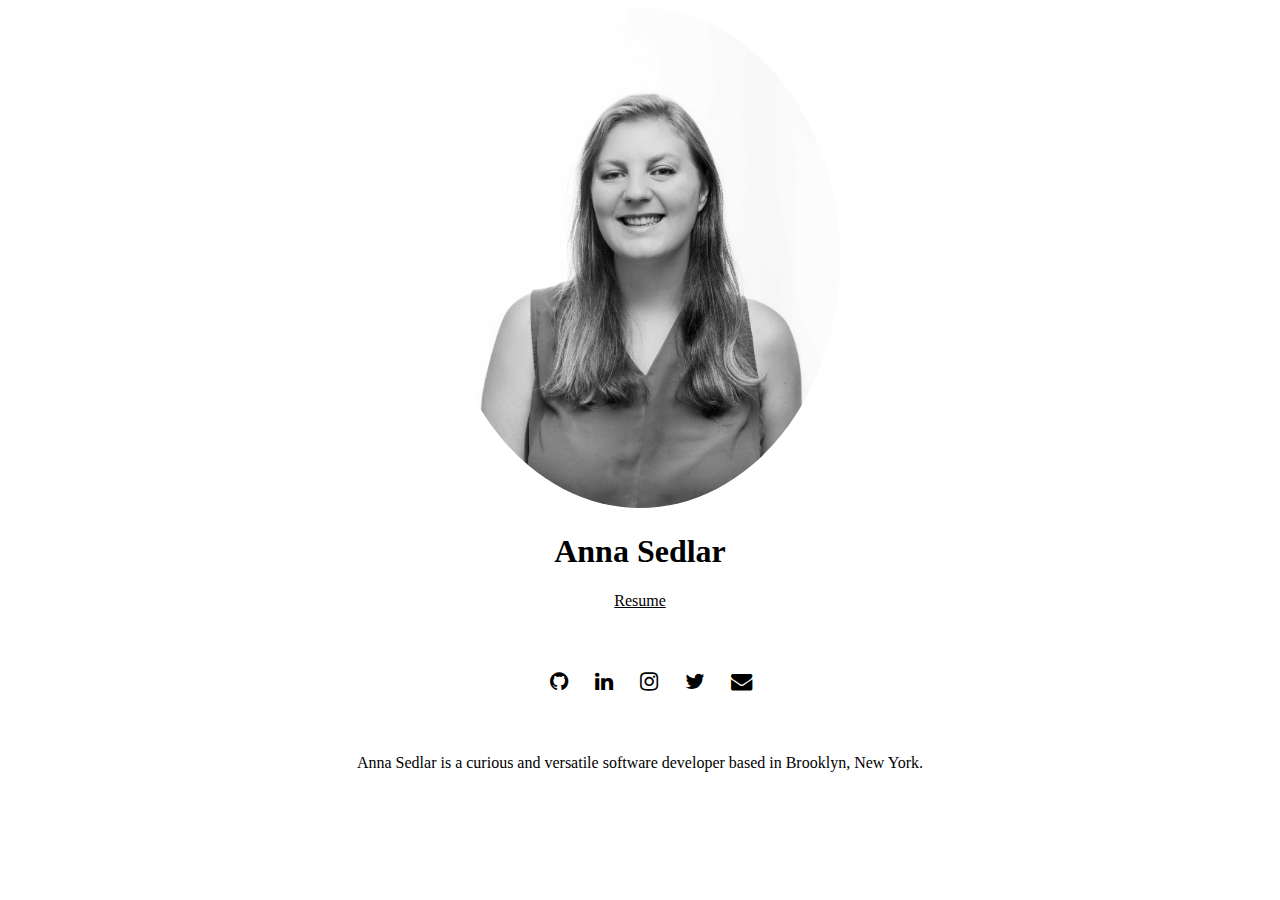
==== index.html @ c7ca8cbe "resume link" ====
<!DOCTYPE html>
<html>
  <head>
    <title>Anna Sedlar</title>
    <meta content='Anna Sedlar is a curious and versatile software developer based in Brooklyn, New York.' name='description'>
    <meta content='text/html; charset=UTF-8' http-equiv='Content-Type'>
    <meta charset='utf-8'>
    <meta content='IE=edge' http-equiv='X-UA-Compatible'>
    <meta content='width=device-width, initial-scale=1.0' name='viewport'>
    <!-- <link rel="stylesheet" href="https://use.fontawesome.com/5f9104eb75.css">
    <link href="http://maxcdn.bootstrapcdn.com/font-awesome/4.1.0/css/font-awesome.min.css" rel="stylesheet"> -->
    <link href="https://maxcdn.bootstrapcdn.com/font-awesome/4.1.0/css/font-awesome.min.css" rel="stylesheet">

    <link rel="stylesheet" type="text/css" href="style.css">
    <link rel="shortcut icon" type="image/png" href="banana.png"/>
  </head>
  <body>
    <div class='container home'>
      <div class='photo'>
      <a href='./index.html'>
      <img class="img-responsive img-circle me-pic" alt="Anna Sedlar" src="Headshot_small.jpg" />
      </a>
      </div>
      <h1 class='name'>Anna Sedlar</h1>
      <a href="./resume.pdf" target="_blank">Resume</a>

      <div class='social-icons'>
        <a href="https://github.com/annasedlar" target="_blank"><i class="fa fa-github fa-lg"></i></a>
        <a href="https://linkedin.com/in/annasedlar" target="_blank"><i class="fa fa-linkedin fa-lg"></i></a>
        <a href="https://instagram.com/annasedlar" target="_blank"><i class="fa fa-instagram fa-lg"></i></a>
        <a href="https://twitter.com/annasedlar" target="_blank"><i class="fa fa-twitter fa-lg"></i></a>
        <a href="mailto:annasedlar@gmail.com" target="_blank"><i class="fa fa-envelope fa-lg"></i></a>
      </div>
      <div class='description'>
        <p>
            Anna Sedlar is a curious and versatile software developer based in Brooklyn, New York.
        </p>
      </div>
    </div>
  </body>
</html>
---- style.css ----
nav li {
  display: inline;
}

.header {
  display: flex;
  flex-direction: row;
  justify-content: space-between;
}

.header .title {
  margin-right: 10%;
}

.heading, .travel-wrapper {
  display: flex;
  flex-direction: row;
  justify-content: space-around;
}

.heading-image {
  max-height: 900px;
  max-width: 500px;
  border: 1px solid black;
  margin-left: 15%;
  margin-top: 10%;
}

.heading-image img {
  max-width:100%;
  max-height:100%;
}

.heading-text {
  color: white;
  font-size: 40px;
  text-emphasis: bold;
  background-color: gray;
  height: 200px;
  width: 500px;
  padding: 25px;
  margin-left: -200px;
}

.interests-container {
  display: flex;
  flex-direction: row;
}

.travel-wrapper {
  text-align: center;

}

.travel img {
  max-width: 50%;
  border: 1px solid black;
}

.travel hr {
  width: 60%;
}

.travel h4 {
  font-size: 20px;
}

.tech-wrapper {
  text-align: center;
}


.me-pic {
  max-height: 500px;
  border-radius: 50%;
}

.container {
  text-align: center;
}

a, a:visited{
  color: black;
}

.social-icons {
  margin: 5%;
}

.social-icons a {
  margin-left: 2%;
}

.social-icons div {
  display: inline;
}
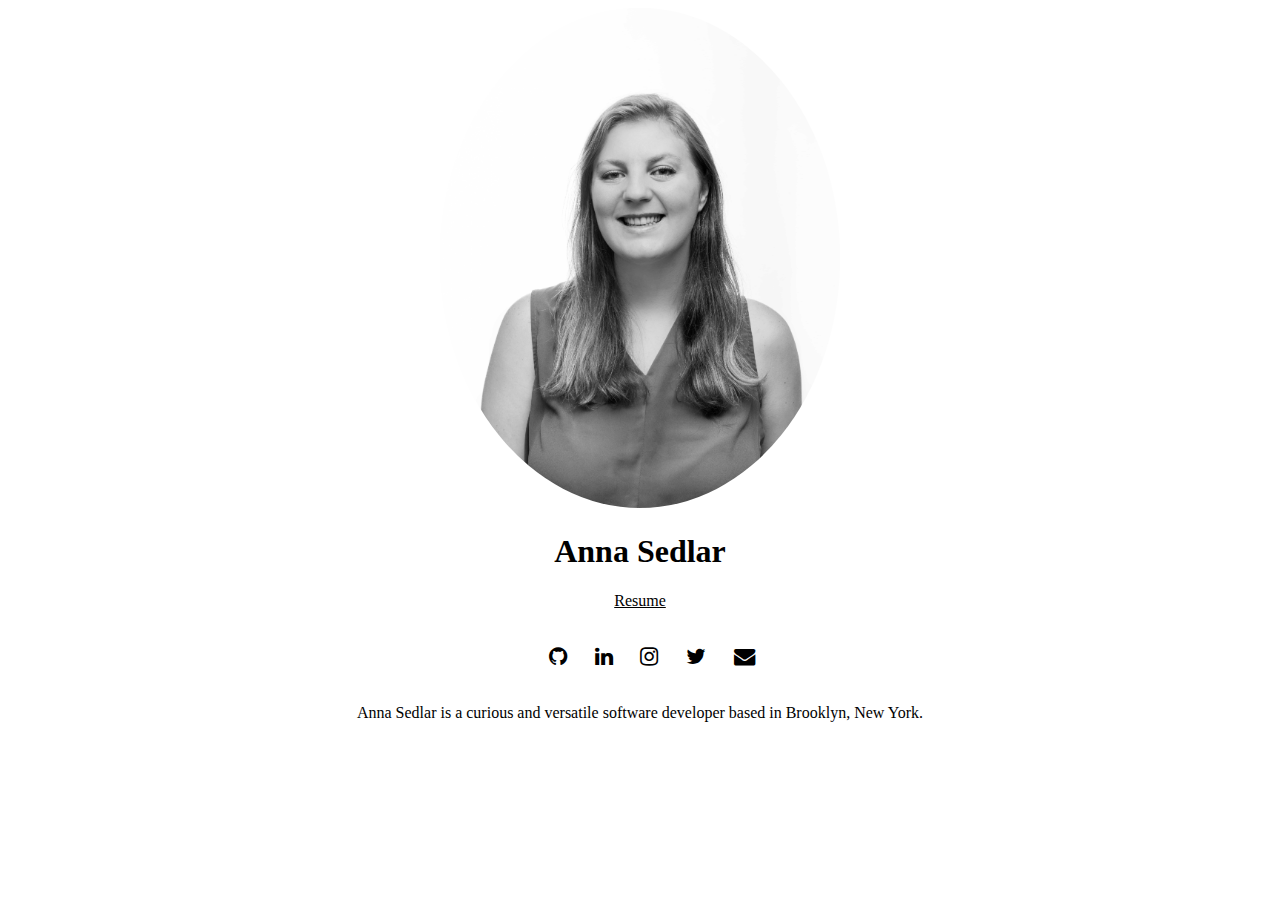
==== commit a61f9927: "index link" ====
--- a/index.html
+++ b/index.html
@@ -17,7 +17,7 @@
   <body>
     <div class='container home'>
       <div class='photo'>
-      <a href='./index.html'>
+      <a href='/'>
       <img class="img-responsive img-circle me-pic" alt="Anna Sedlar" src="Headshot_small.jpg" />
       </a>
       </div>
--- a/style.css
+++ b/style.css
@@ -84,7 +84,7 @@
 }
 
 .social-icons {
-  margin: 5%;
+  margin: 3%;
 }
 
 .social-icons a {
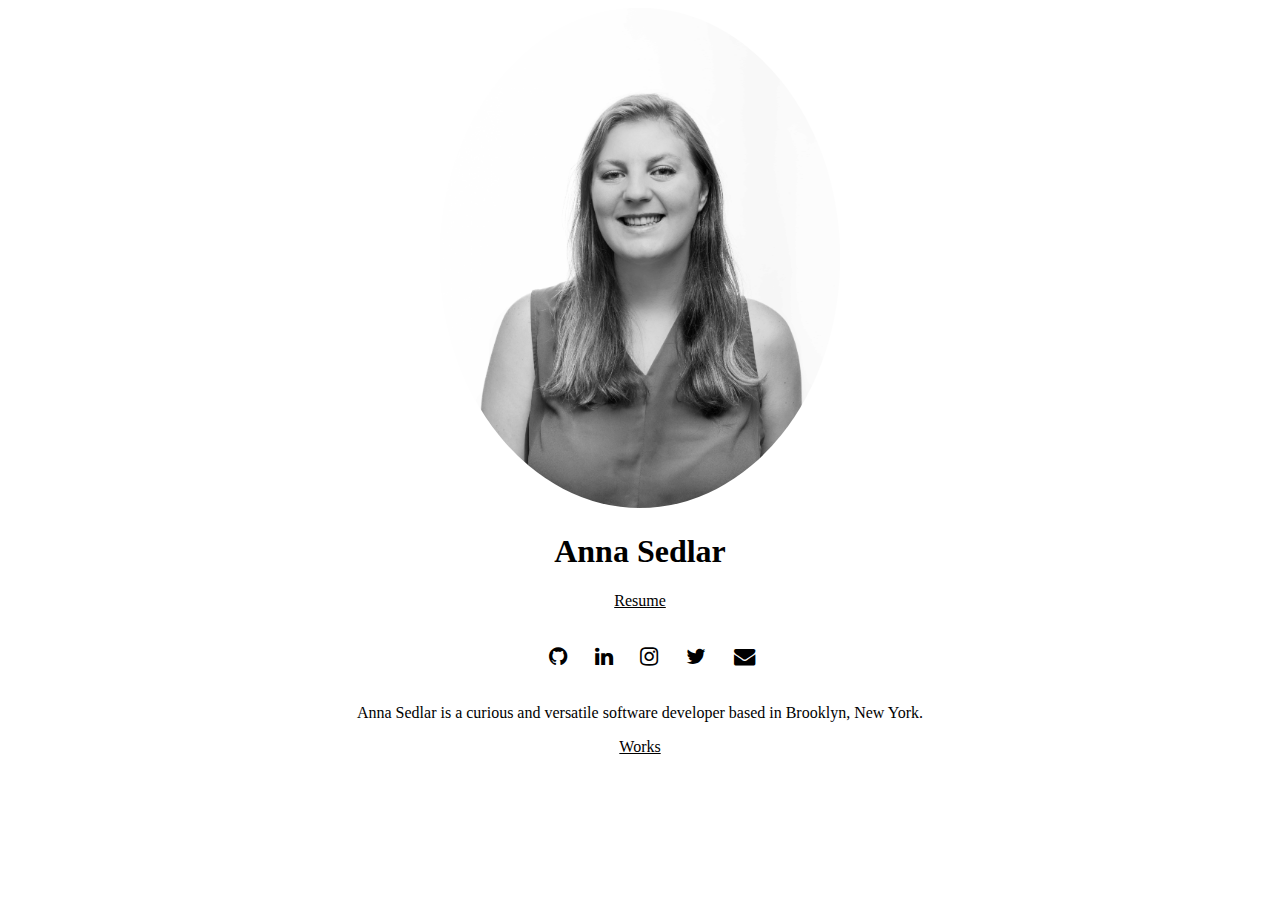
==== commit aa5da1f2: "add news aggregator gif and link" ====
--- a/index.html
+++ b/index.html
@@ -36,6 +36,9 @@
             Anna Sedlar is a curious and versatile software developer based in Brooklyn, New York.
         </p>
       </div>
+      <div>
+          <a href="./now.html">Works</a>
+      </div>
     </div>
   </body>
 </html>
--- a/style.css
+++ b/style.css
@@ -1,78 +1,7 @@
-nav li {
-  display: inline;
-}
-
-.header {
-  display: flex;
-  flex-direction: row;
-  justify-content: space-between;
-}
-
-.header .title {
-  margin-right: 10%;
-}
-
-.heading, .travel-wrapper {
-  display: flex;
-  flex-direction: row;
-  justify-content: space-around;
-}
-
-.heading-image {
-  max-height: 900px;
-  max-width: 500px;
-  border: 1px solid black;
-  margin-left: 15%;
-  margin-top: 10%;
-}
-
-.heading-image img {
-  max-width:100%;
-  max-height:100%;
-}
-
-.heading-text {
-  color: white;
-  font-size: 40px;
-  text-emphasis: bold;
-  background-color: gray;
-  height: 200px;
-  width: 500px;
-  padding: 25px;
-  margin-left: -200px;
-}
-
-.interests-container {
-  display: flex;
-  flex-direction: row;
-}
-
-.travel-wrapper {
-  text-align: center;
-
-}
-
-.travel img {
-  max-width: 50%;
-  border: 1px solid black;
-}
-
-.travel hr {
-  width: 60%;
-}
-
-.travel h4 {
-  font-size: 20px;
-}
-
-.tech-wrapper {
-  text-align: center;
-}
-
-
 .me-pic {
   max-height: 500px;
   border-radius: 50%;
+  max-width: 100%;
 }
 
 .container {
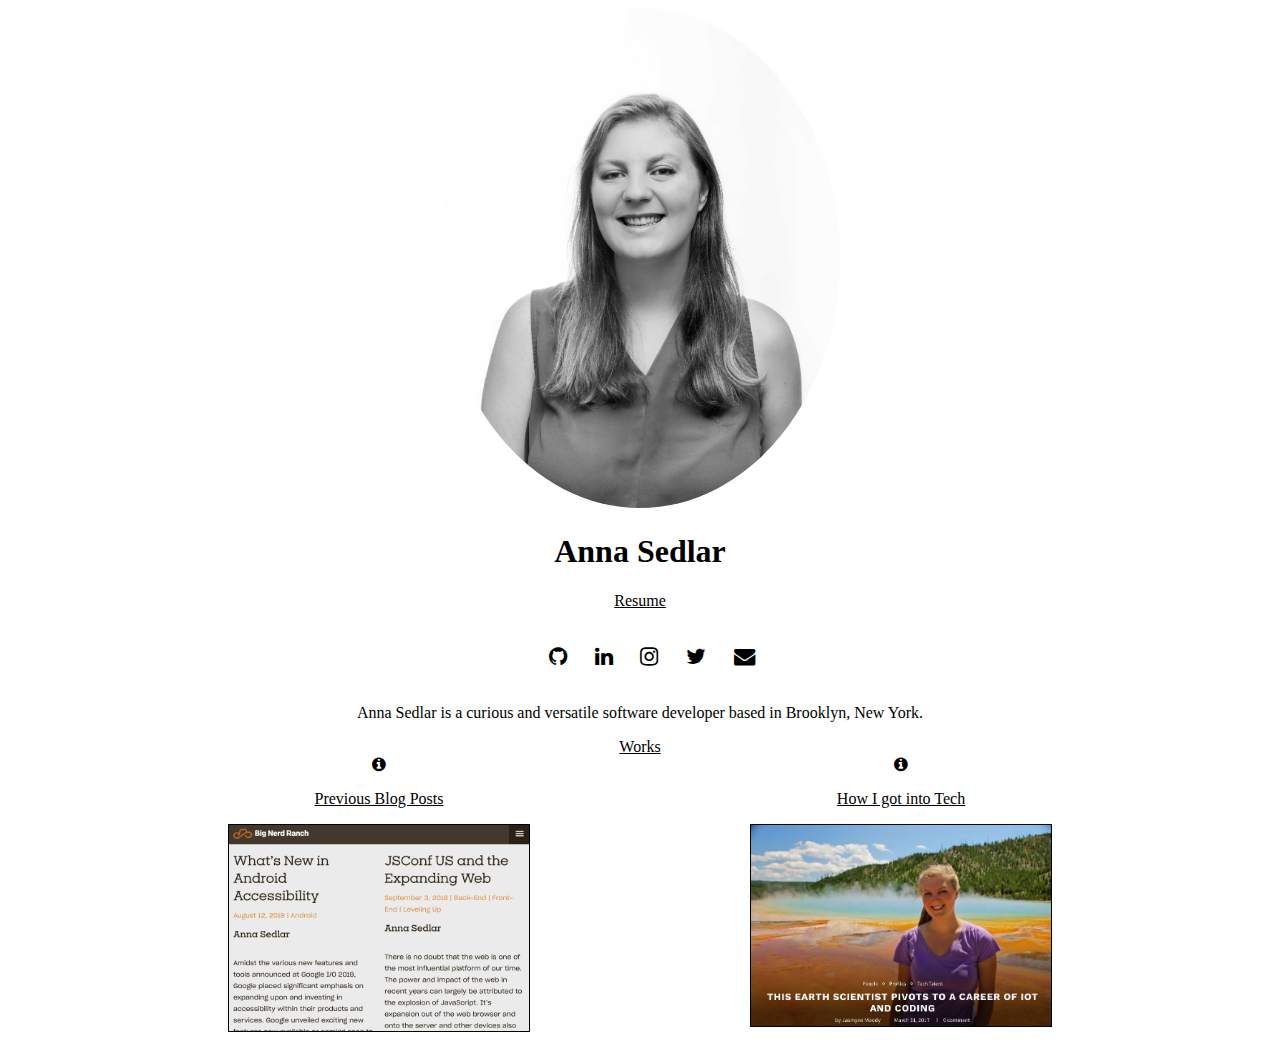
==== commit a7fa5ecf: "add articles and img" ====
--- a/index.html
+++ b/index.html
@@ -22,8 +22,21 @@
       </a>
       </div>
       <h1 class='name'>Anna Sedlar</h1>
-      <a href="./resume.pdf" target="_blank">Resume</a>
-
+      <div>
+          <a href="./resume.pdf" target="_blank">Resume</a>
+      </div>
+      <!-- <div class="info-container">
+        <div>
+            <a href="./resume.pdf" target="_blank">Resume</a>
+        </div>
+        <div>
+            <a href="https://hypepotamus.com/people/anna-sedlar/">
+              <i class="fa fa-info-circle"></i>
+              <p>How I got into Tech</p>
+              <img src="earth_scientist.png" alt="This Earth Scientist Pivots to Tech Headline">
+            </a>
+        </div>
+      </div> -->
       <div class='social-icons'>
         <a href="https://github.com/annasedlar" target="_blank"><i class="fa fa-github fa-lg"></i></a>
         <a href="https://linkedin.com/in/annasedlar" target="_blank"><i class="fa fa-linkedin fa-lg"></i></a>
@@ -39,6 +52,22 @@
       <div>
           <a href="./now.html">Works</a>
       </div>
+      <div class="info-container">
+          <div>
+              <a href="https://www.bignerdranch.com/blog/category/authors/anna-sedlar/" target="_blank">
+                <i class="fa fa-info-circle"></i>
+                <p>Previous Blog Posts</p>
+                <img src="bnr_blog_posts.png" alt="Blog Posts">
+              </a>
+          </div>
+          <div>
+              <a href="https://hypepotamus.com/people/anna-sedlar/" target="_blank">
+                <i class="fa fa-info-circle"></i>
+                <p>How I got into Tech</p>
+                <img src="earth_scientist.png" alt="This Earth Scientist Pivots to Tech Headline">
+              </a>
+          </div>
+        </div>
     </div>
   </body>
 </html>
--- a/style.css
+++ b/style.css
@@ -6,6 +6,18 @@
 
 .container {
   text-align: center;
+}
+
+.info-container {
+  display: flex;
+  flex-direction: row;
+  justify-content: space-evenly;
+}
+
+.info-container img {
+  width: 300px;
+  max-width: 100%;
+  border: 1px solid black;
 }
 
 a, a:visited{
@@ -23,3 +35,7 @@
 .social-icons div {
   display: inline;
 }
+
+.projects img {
+  max-width: 100%;
+}
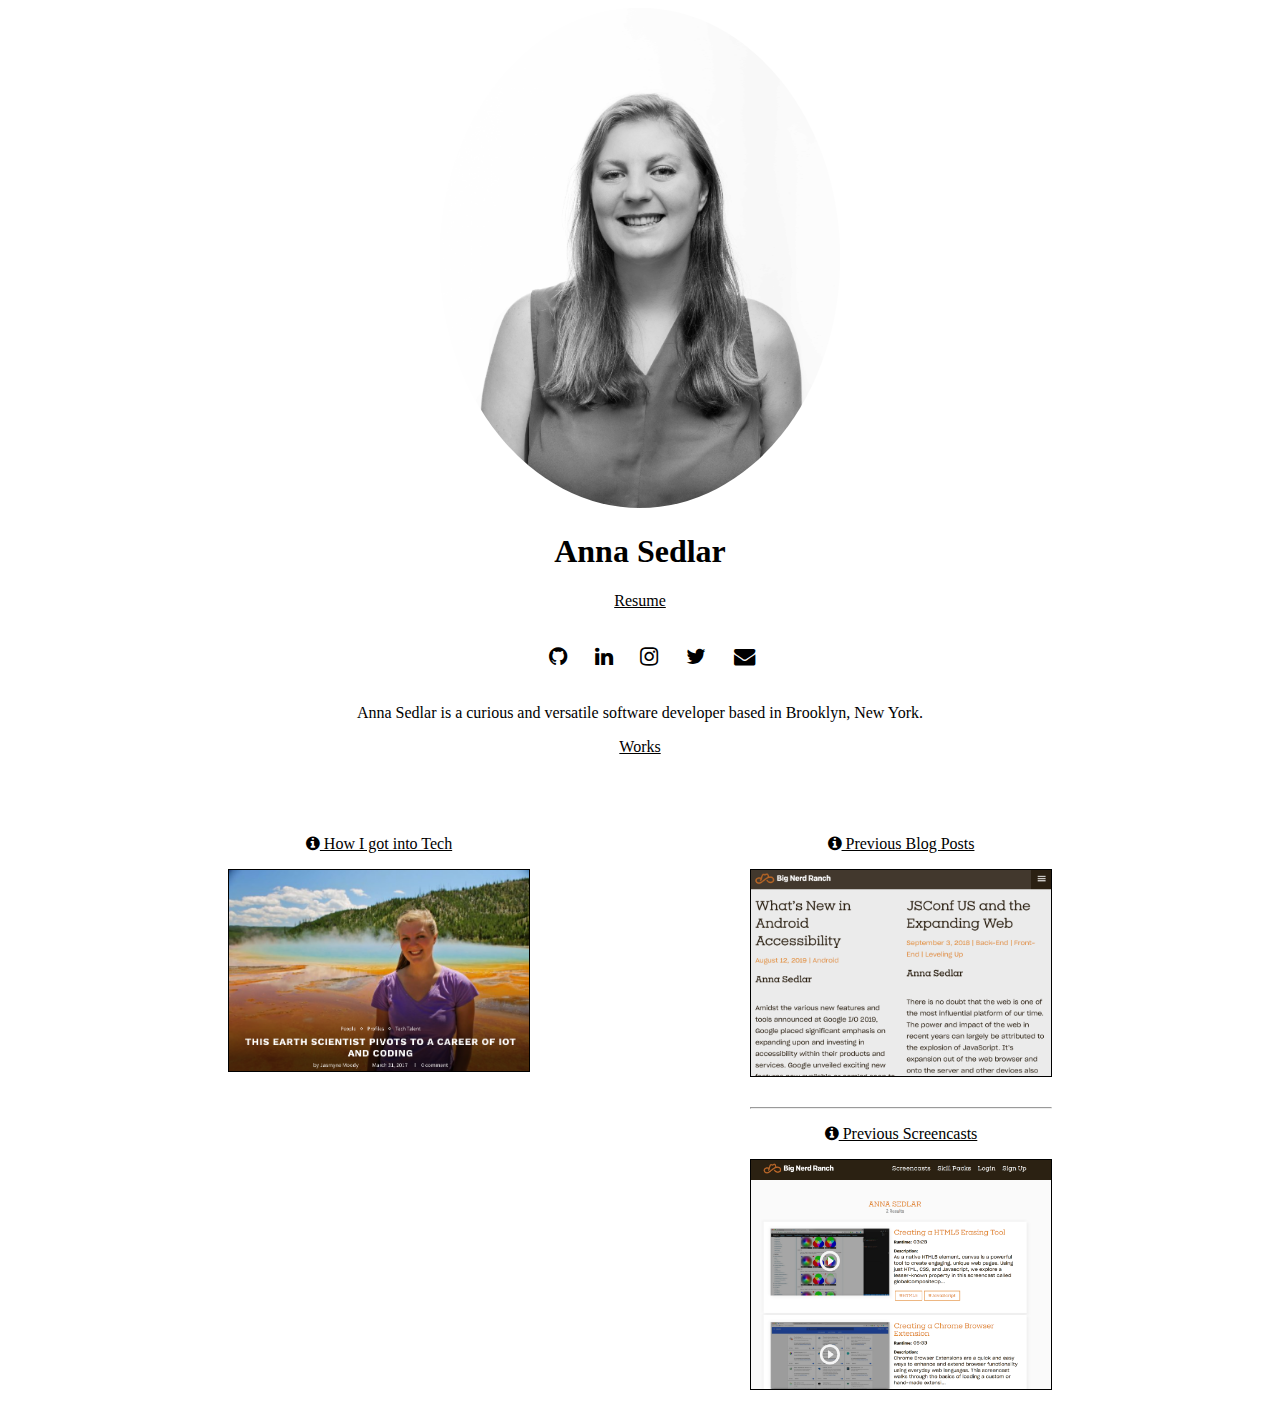
==== commit 18cc95ef: "format" ====
--- a/index.html
+++ b/index.html
@@ -54,18 +54,26 @@
       </div>
       <div class="info-container">
           <div>
-              <a href="https://www.bignerdranch.com/blog/category/authors/anna-sedlar/" target="_blank">
-                <i class="fa fa-info-circle"></i>
-                <p>Previous Blog Posts</p>
-                <img src="bnr_blog_posts.png" alt="Blog Posts">
+              <a href="https://hypepotamus.com/people/anna-sedlar/" target="_blank">
+                <p><i class="fa fa-info-circle"></i>  How I got into Tech</p>
+                <img src="earth_scientist.png" alt="This Earth Scientist Pivots to Tech Headline">
               </a>
           </div>
           <div>
-              <a href="https://hypepotamus.com/people/anna-sedlar/" target="_blank">
-                <i class="fa fa-info-circle"></i>
-                <p>How I got into Tech</p>
-                <img src="earth_scientist.png" alt="This Earth Scientist Pivots to Tech Headline">
-              </a>
+              <div>
+                  <a href="https://www.bignerdranch.com/blog/category/authors/anna-sedlar/" target="_blank">
+                    <p><i class="fa fa-info-circle"></i>  Previous Blog Posts</p>
+                    <img src="bnr_blog_posts.png" alt="Blog Posts">
+                  </a>
+              </div>
+              <br>
+              <hr>
+              <div>
+                  <a href="https://thefrontier.bignerdranch.com/authors/anna-sedlar/" target="_blank">
+                    <p><i class="fa fa-info-circle"></i>  Previous Screencasts</p>
+                    <img src="frontier_screencasts.png" alt="Screencasts">
+                  </a>
+              </div>
           </div>
         </div>
     </div>
--- a/style.css
+++ b/style.css
@@ -9,6 +9,7 @@
 }
 
 .info-container {
+  margin-top:  5%;
   display: flex;
   flex-direction: row;
   justify-content: space-evenly;
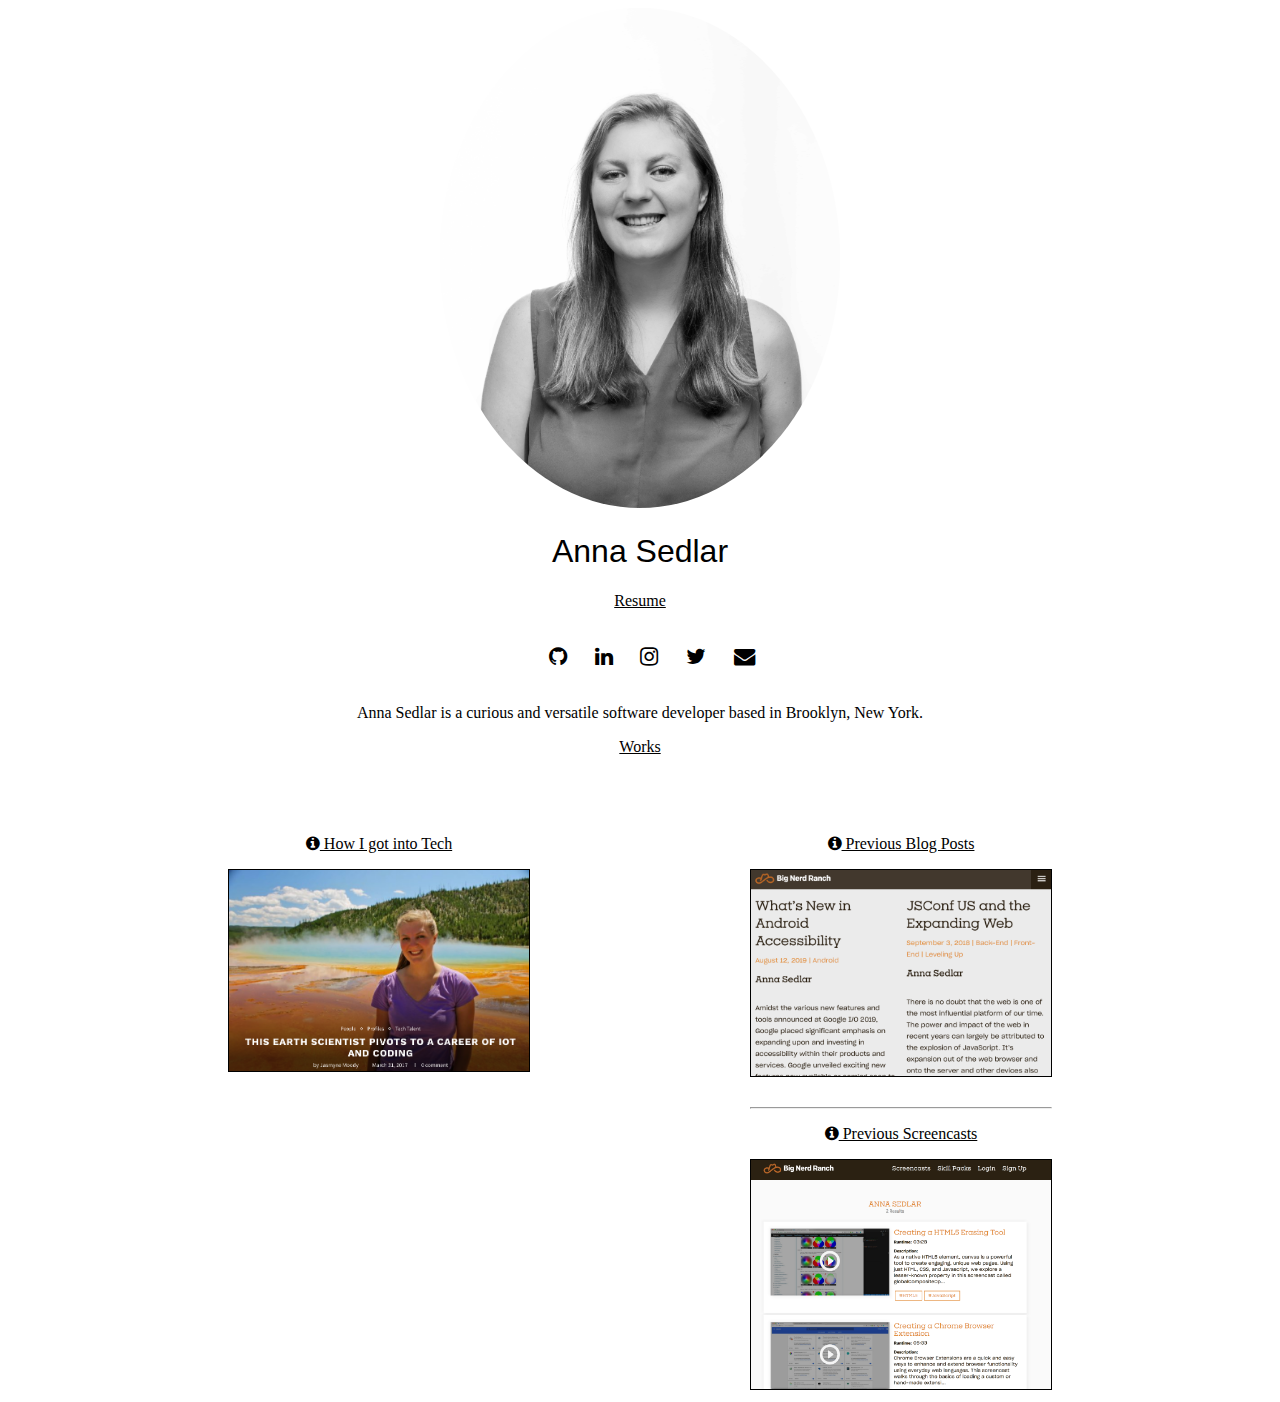
==== commit 2a96ec27: "add google analytics" ====
--- a/index.html
+++ b/index.html
@@ -7,12 +7,19 @@
     <meta charset='utf-8'>
     <meta content='IE=edge' http-equiv='X-UA-Compatible'>
     <meta content='width=device-width, initial-scale=1.0' name='viewport'>
-    <!-- <link rel="stylesheet" href="https://use.fontawesome.com/5f9104eb75.css">
-    <link href="http://maxcdn.bootstrapcdn.com/font-awesome/4.1.0/css/font-awesome.min.css" rel="stylesheet"> -->
     <link href="https://maxcdn.bootstrapcdn.com/font-awesome/4.1.0/css/font-awesome.min.css" rel="stylesheet">
-
     <link rel="stylesheet" type="text/css" href="style.css">
     <link rel="shortcut icon" type="image/png" href="banana.png"/>
+
+      <!-- Global site tag (gtag.js) - Google Analytics -->
+    <script async src="https://www.googletagmanager.com/gtag/js?id=UA-151202148-1"></script>
+    <script>
+        window.dataLayer = window.dataLayer || [];
+        function gtag(){dataLayer.push(arguments);}
+        gtag('js', new Date());
+
+        gtag('config', 'UA-151202148-1');
+    </script>
   </head>
   <body>
     <div class='container home'>
--- a/style.css
+++ b/style.css
@@ -2,6 +2,11 @@
   max-height: 500px;
   border-radius: 50%;
   max-width: 100%;
+}
+
+h1 {
+  font-family: "Lucida Grande", "Lucida Sans Unicode", "Lucida Sans", "Geneva", Arial, sans-serif;
+  font-weight: 100;
 }
 
 .container {
@@ -37,6 +42,19 @@
   display: inline;
 }
 
-.projects img {
+.projects-grid img {
   max-width: 100%;
+  border: 1px solid black;
 }
+
+.projects-img {
+  height: 300px;
+}
+
+
+/* .projects-grid {
+  display: flex;
+  flex-direction: row;
+  justify-content: space-between;
+  flex-wrap: wrap;
+} */
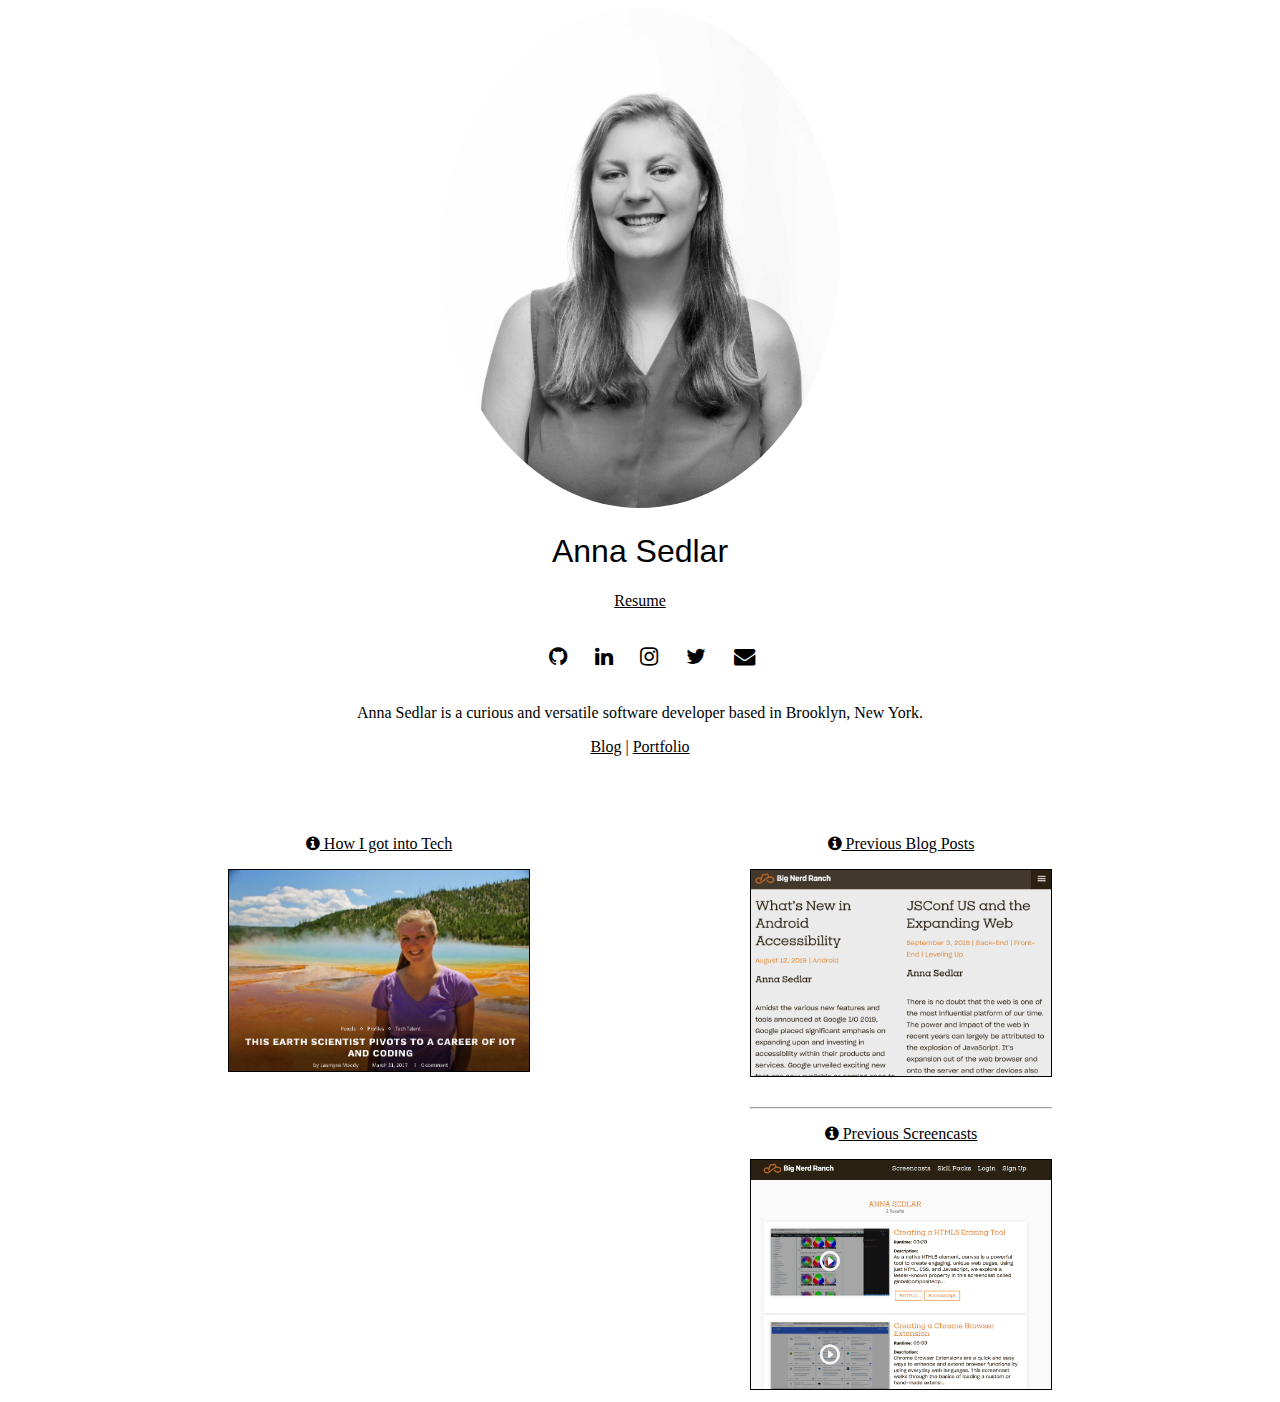
==== commit e1491c2b: "add blog page" ====
--- a/index.html
+++ b/index.html
@@ -57,7 +57,8 @@
         </p>
       </div>
       <div>
-          <a href="./now.html">Works</a>
+        <span><a href="./blog.html">Blog</a></span> <span> | </span>
+        <span><a href="./now.html">Portfolio</a></span>
       </div>
       <div class="info-container">
           <div>
--- a/style.css
+++ b/style.css
@@ -51,6 +51,10 @@
   height: 300px;
 }
 
+.blog img {
+  max-width: 100%;
+  width: 300px;
+}
 
 /* .projects-grid {
   display: flex;
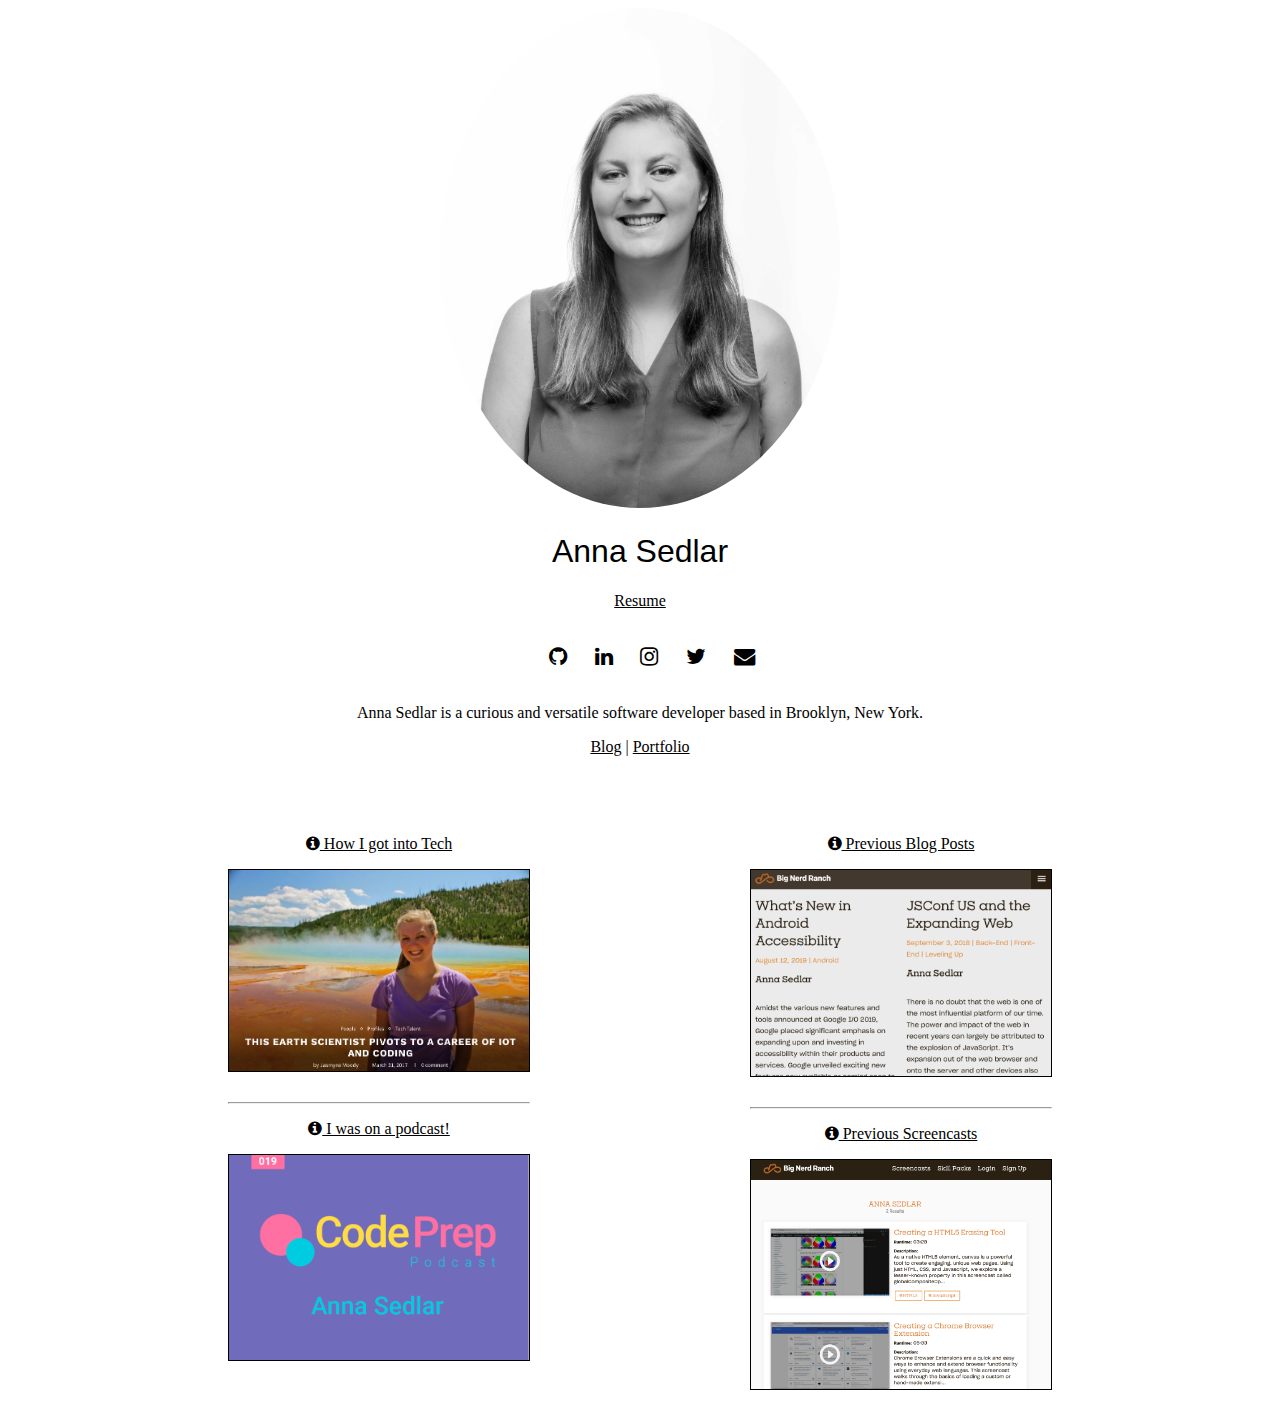
==== commit 13464691: "add codeprep podcast field" ====
--- a/index.html
+++ b/index.html
@@ -62,11 +62,21 @@
       </div>
       <div class="info-container">
           <div>
+            <div>
               <a href="https://hypepotamus.com/people/anna-sedlar/" target="_blank">
                 <p><i class="fa fa-info-circle"></i>  How I got into Tech</p>
                 <img src="earth_scientist.png" alt="This Earth Scientist Pivots to Tech Headline">
               </a>
           </div>
+          <br>
+          <hr>
+          <div>
+            <a href="https://www.codeprep.io/podcast/019/" target="_blank">
+              <p><i class="fa fa-info-circle"></i>  I was on a podcast!</p>
+              <img src="codeprep.png" alt="CodePrep.io podcast episode">
+            </a>
+            </div>
+        </div>
           <div>
               <div>
                   <a href="https://www.bignerdranch.com/blog/category/authors/anna-sedlar/" target="_blank">
--- a/style.css
+++ b/style.css
@@ -20,7 +20,7 @@
   justify-content: space-evenly;
 }
 
-.info-container img {
+.info-container img, .blog img{
   width: 300px;
   max-width: 100%;
   border: 1px solid black;
@@ -50,15 +50,3 @@
 .projects-img {
   height: 300px;
 }
-
-.blog img {
-  max-width: 100%;
-  width: 300px;
-}
-
-/* .projects-grid {
-  display: flex;
-  flex-direction: row;
-  justify-content: space-between;
-  flex-wrap: wrap;
-} */
